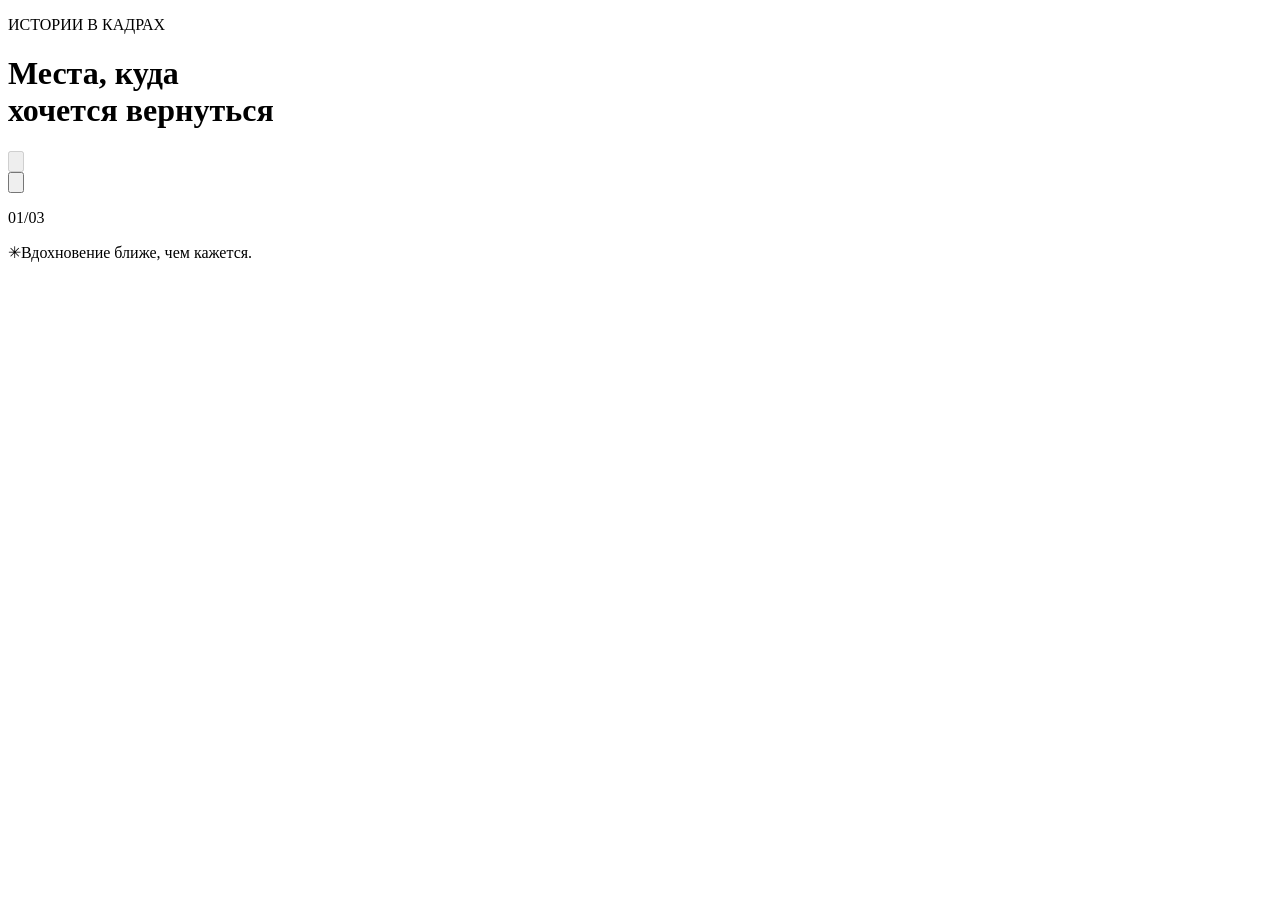
==== index.html @ cdbf34d0 "Create index.html" ====
<!doctype html>
<html lang="ru">
<head>
  <meta charset="utf-8">
  <meta name="viewport" content="width=device-width, initial-scale=1">
  <meta name="theme-color" content="#f7f8fc">
  <title>Галерея — путешествия</title>
  <link rel="stylesheet" href="style.css">
  <script src="script.js" defer></script>
</head>
<body>
  <main class="page">
    <header class="intro">
      <p class="eyebrow">ИСТОРИИ В КАДРАХ</p>
      <h1>Места, куда<br class="mobile-break"> хочется вернуться</h1>
    </header>

    <section class="gallery" aria-label="Галерея изображений">
      <div class="gallery-row">
        <button class="arrow arrow--prev" type="button" aria-label="Предыдущие изображения" disabled>
          <svg viewBox="0 0 24 24" aria-hidden="true"><path d="m15 18-6-6 6-6"/></svg>
        </button>
        <div class="viewport">
          <div class="track" id="gallery-track" aria-live="polite"></div>
        </div>
        <button class="arrow arrow--next" type="button" aria-label="Следующие изображения">
          <svg viewBox="0 0 24 24" aria-hidden="true"><path d="m9 18 6-6-6-6"/></svg>
        </button>
      </div>
      <div class="gallery-footer">
        <div class="pagination" id="pagination" aria-label="Индикатор галереи; его можно перетаскивать"></div>
        <p class="counter"><span id="current-page">01</span><span class="counter-divider">/</span><span id="total-pages">03</span></p>
      </div>
    </section>

    <footer class="note"><span class="note-mark" aria-hidden="true">✳</span><span>Вдохновение ближе, чем кажется.</span></footer>
  </main>
</body>
</html>
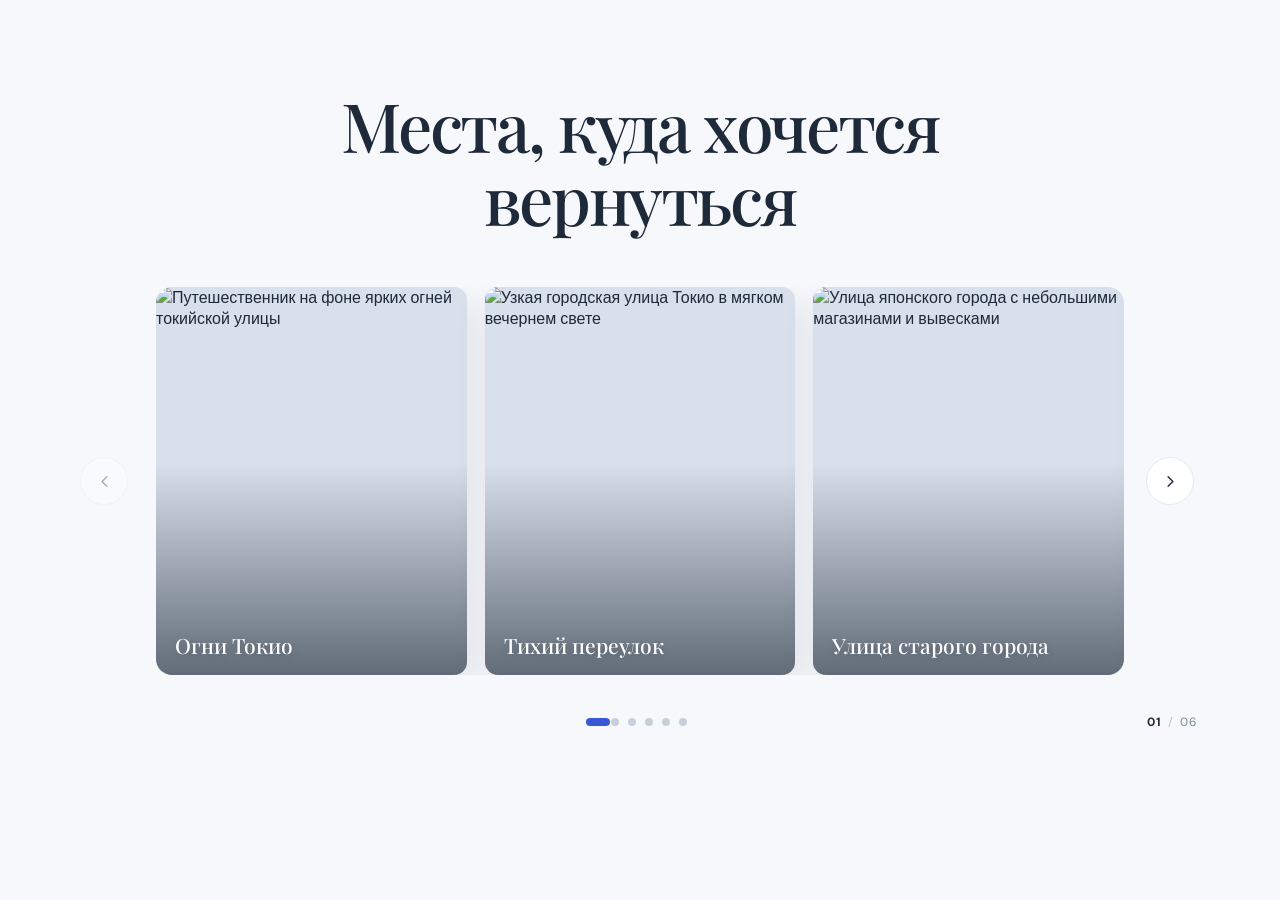
==== commit b0802456: "Update index.html" ====
--- a/index.html
+++ b/index.html
@@ -11,7 +11,6 @@
 <body>
   <main class="page">
     <header class="intro">
-      <p class="eyebrow">ИСТОРИИ В КАДРАХ</p>
       <h1>Места, куда<br class="mobile-break"> хочется вернуться</h1>
     </header>
 
@@ -33,7 +32,6 @@
       </div>
     </section>
 
-    <footer class="note"><span class="note-mark" aria-hidden="true">✳</span><span>Вдохновение ближе, чем кажется.</span></footer>
   </main>
 </body>
 </html>
--- a/style.css
+++ b/style.css
@@ -0,0 +1,131 @@
+@import url('https://fonts.googleapis.com/css2?family=DM+Sans:wght@400;500;600;700&family=Playfair+Display:wght@500;600&display=swap');
+
+:root {
+  color-scheme: light;
+  --ink: #1e2939;
+  --muted: #7c8797;
+  --accent: #3858d6;
+  --line: #e5e9f1;
+  --paper: #f7f8fc;
+}
+* { box-sizing: border-box; }
+body {
+  margin: 0;
+  min-height: 100vh;
+  background: var(--paper);
+  color: var(--ink);
+  font-family: 'DM Sans', Arial, sans-serif;
+}
+button { font: inherit; }
+.page {
+  width: min(1120px, calc(100% - 56px));
+  margin: 0 auto;
+  padding: 88px 0 36px;
+}
+.intro { max-width: 670px; margin: 0 auto 52px; text-align: center; }
+h1 {
+  margin: 0;
+  font-family: 'Playfair Display', Georgia, serif;
+  font-weight: 500;
+  font-size: clamp(42px, 6vw, 68px);
+  line-height: 1.08;
+  letter-spacing: -.035em;
+}
+.mobile-break { display: none; }
+.gallery { width: 100%; }
+.gallery-row { display: grid; grid-template-columns: 54px minmax(0, 1fr) 54px; align-items: center; gap: 22px; }
+.viewport { min-width: 0; overflow: hidden; border-radius: 16px; }
+.track { display: flex; gap: 18px; transition: transform .78s cubic-bezier(.22, .75, .18, 1); will-change: transform; }
+.track.is-dragging { transition: none; }
+.card {
+  flex: 0 0 calc((100% - 36px) / 3);
+  min-width: 0;
+  overflow: hidden;
+  position: relative;
+  border-radius: 13px;
+  background: #d8e0eb;
+  box-shadow: 0 12px 32px rgba(28, 43, 72, .10);
+  aspect-ratio: 4 / 5;
+}
+.card img { display: block; width: 100%; height: 100%; object-fit: cover; transition: transform 1.1s cubic-bezier(.2,.7,.2,1), filter .5s ease; }
+.card:hover img { transform: scale(1.045); filter: saturate(1.08); }
+.card::after { content: ''; position: absolute; inset: 45% 0 0; background: linear-gradient(transparent, rgba(12, 24, 38, .58)); pointer-events: none; }
+.card-caption { position: absolute; z-index: 1; left: 19px; right: 15px; bottom: 16px; color: white; text-shadow: 0 1px 8px rgba(0,0,0,.2); }
+.card-caption strong { font-family: 'Playfair Display', Georgia, serif; font-size: 21px; font-weight: 500; }
+.arrow {
+  width: 48px; height: 48px; border: 1px solid var(--line); border-radius: 50%;
+  display: grid; place-items: center; background: #fff; color: var(--ink); cursor: pointer;
+  transition: color .2s, background .2s, border-color .2s, transform .2s;
+}
+.arrow svg { width: 19px; height: 19px; fill: none; stroke: currentColor; stroke-width: 1.8; stroke-linecap: round; stroke-linejoin: round; }
+.arrow:hover:not(:disabled) { color: white; background: var(--accent); border-color: var(--accent); transform: scale(1.05); }
+.arrow:disabled { opacity: .36; cursor: default; }
+.arrow:focus-visible, .dot:focus-visible { outline: 3px solid #9aabff; outline-offset: 3px; }
+.gallery-footer { display: flex; justify-content: center; align-items: center; position: relative; min-height: 64px; margin-top: 15px; }
+.pagination {
+  position: relative;
+  display: flex;
+  align-items: center;
+  gap: 9px;
+  padding: 8px 5px;
+  touch-action: none;
+  user-select: none;
+  cursor: grab;
+}
+.pagination:active { cursor: grabbing; }
+.dot {
+  position: relative;
+  z-index: 1;
+  flex: 0 0 8px;
+  width: 8px;
+  height: 8px;
+  padding: 0;
+  border: 0;
+  border-radius: 99px;
+  background: #c8ceda;
+  cursor: pointer;
+  transition: background .2s ease;
+}
+.dot[aria-current="true"] { background: transparent; }
+.page-indicator {
+  position: absolute;
+  z-index: 2;
+  top: 50%;
+  left: 0;
+  width: 24px;
+  height: 8px;
+  border-radius: 99px;
+  background: var(--accent);
+  pointer-events: none;
+  transition: transform .42s cubic-bezier(.22, .75, .18, 1);
+  will-change: transform;
+}
+.pagination.is-dragging .page-indicator { transition: none; }
+.track.is-dragging { transition: none; }
+.counter { position: absolute; right: 2px; margin: 0; color: var(--muted); font-size: 12px; font-variant-numeric: tabular-nums; letter-spacing: .08em; }
+.counter span:first-child { color: var(--ink); font-weight: 700; }
+.counter-divider { padding: 0 6px; color: #b8bfca; }
+@media (max-width: 760px) {
+  .page { width: min(100% - 36px, 560px); padding-top: 62px; }
+  .intro { margin-bottom: 36px; }
+  .gallery-row { grid-template-columns: 42px minmax(0, 1fr) 42px; gap: 10px; }
+  .arrow { width: 40px; height: 40px; }
+  .card { flex-basis: calc((100% - 18px) / 2); }
+  .counter { right: 0; }
+}
+@media (max-width: 520px) {
+  .page { width: calc(100% - 28px); padding-top: 46px; }
+  .intro { margin-bottom: 29px; }
+  h1 { font-size: clamp(37px, 10vw, 49px); }
+  .mobile-break { display: initial; }
+  .gallery-row { grid-template-columns: 32px minmax(0, 1fr) 32px; gap: 7px; }
+  .arrow { width: 32px; height: 32px; }
+  .arrow svg { width: 16px; height: 16px; }
+  .card { flex-basis: 100%; }
+  .track { gap: 0; }
+  .card-caption { left: 17px; bottom: 15px; }
+  .card-caption strong { font-size: 23px; }
+  .gallery-footer { justify-content: flex-start; padding-left: 4px; margin-top: 10px; }
+  .note { margin-top: 28px; }
+}
+@media (prefers-reduced-motion: reduce) { *, *::before, *::after { scroll-behavior: auto !important; transition-duration: .01ms !important; } }
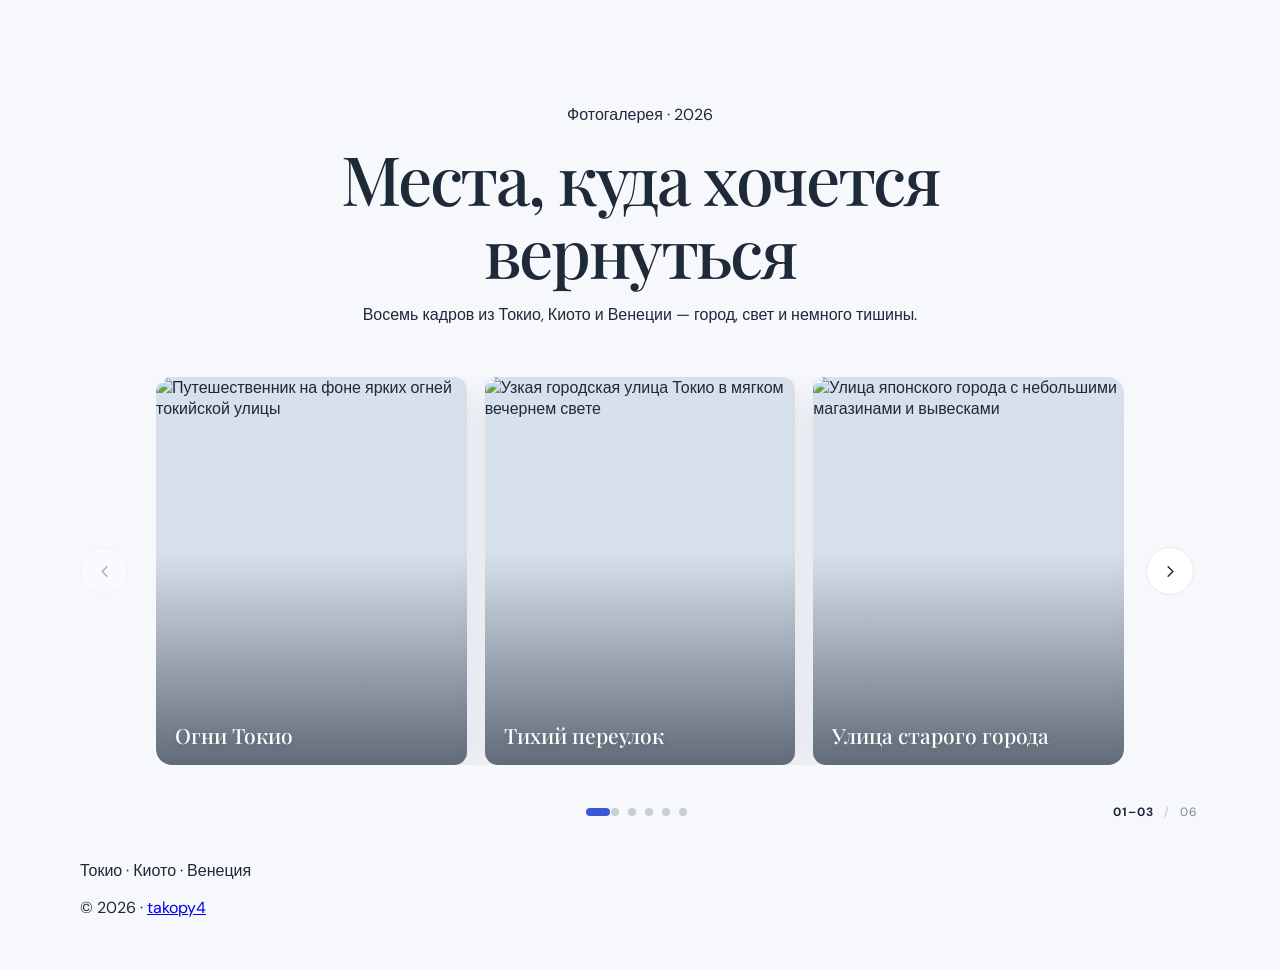
==== commit a040121f: "Update index.html" ====
--- a/index.html
+++ b/index.html
@@ -4,34 +4,94 @@
   <meta charset="utf-8">
   <meta name="viewport" content="width=device-width, initial-scale=1">
   <meta name="theme-color" content="#f7f8fc">
-  <title>Галерея — путешествия</title>
+  <title>Места, куда хочется вернуться — фотогалерея</title>
+  <meta name="description" content="Фотогалерея путешествий: неоновый Токио, тихие переулки Киото и синий час на побережье Венеции. Восемь кадров, которые хочется пересматривать.">
+  <meta name="author" content="takopy4">
+
+  <link rel="canonical" href="https://takopy4.github.io/github.io7/">
+
+  <meta property="og:type" content="website">
+  <meta property="og:site_name" content="Места, куда хочется вернуться">
+  <meta property="og:title" content="Места, куда хочется вернуться">
+  <meta property="og:description" content="Восемь кадров из Токио, Киото и Венеции — город, свет и немного тишины.">
+  <meta property="og:image" content="https://takopy4.github.io/github.io7/images/tokyo-neon-traveler.webp">
+  <meta property="og:image:width" content="1000">
+  <meta property="og:image:height" content="1250">
+  <meta property="og:image:alt" content="Неоновый Токио — обложка фотогалереи">
+  <meta property="og:url" content="https://takopy4.github.io/github.io7/">
+  <meta name="twitter:card" content="summary_large_image">
+  <meta name="twitter:title" content="Места, куда хочется вернуться">
+  <meta name="twitter:description" content="Восемь кадров из Токио, Киото и Венеции.">
+  <meta name="twitter:image" content="https://takopy4.github.io/github.io7/images/tokyo-neon-traveler.webp">
+
+  <link rel="icon" href="data:image/svg+xml,<svg xmlns='http://www.w3.org/2000/svg' viewBox='0 0 64 64'><rect width='64' height='64' rx='16' fill='%233858d6'/><circle cx='32' cy='32' r='15' fill='none' stroke='white' stroke-width='4'/><circle cx='32' cy='32' r='5' fill='white'/></svg>">
+  <link rel="preconnect" href="https://fonts.googleapis.com">
+  <link rel="preconnect" href="https://fonts.gstatic.com" crossorigin>
+  <link href="https://fonts.googleapis.com/css2?family=DM+Sans:wght@400;500;600;700&family=Playfair+Display:wght@500;600&display=swap" rel="stylesheet">
+  <link rel="preload" as="image" href="images/tokyo-neon-traveler.webp" fetchpriority="high">
   <link rel="stylesheet" href="style.css">
+  <script>document.documentElement.classList.add('js');</script>
   <script src="script.js" defer></script>
 </head>
 <body>
   <main class="page">
     <header class="intro">
+      <p class="eyebrow">Фотогалерея · 2026</p>
       <h1>Места, куда<br class="mobile-break"> хочется вернуться</h1>
+      <p class="lead">Восемь кадров из Токио, Киото и Венеции — город, свет и немного тишины.</p>
     </header>
 
-    <section class="gallery" aria-label="Галерея изображений">
+    <section class="gallery" aria-label="Галерея изображений" aria-roledescription="карусель">
       <div class="gallery-row">
-        <button class="arrow arrow--prev" type="button" aria-label="Предыдущие изображения" disabled>
+        <button class="arrow arrow--prev" type="button" aria-label="Предыдущие изображения" aria-controls="gallery-track" disabled>
           <svg viewBox="0 0 24 24" aria-hidden="true"><path d="m15 18-6-6 6-6"/></svg>
         </button>
         <div class="viewport">
-          <div class="track" id="gallery-track" aria-live="polite"></div>
+          <div class="track" id="gallery-track"></div>
         </div>
-        <button class="arrow arrow--next" type="button" aria-label="Следующие изображения">
+        <button class="arrow arrow--next" type="button" aria-label="Следующие изображения" aria-controls="gallery-track">
           <svg viewBox="0 0 24 24" aria-hidden="true"><path d="m9 18 6-6-6-6"/></svg>
         </button>
       </div>
+
       <div class="gallery-footer">
-        <div class="pagination" id="pagination" aria-label="Индикатор галереи; его можно перетаскивать"></div>
-        <p class="counter"><span id="current-page">01</span><span class="counter-divider">/</span><span id="total-pages">03</span></p>
+        <div class="pagination" id="pagination" role="group" aria-label="Страницы галереи. Можно перетаскивать."></div>
+        <p class="counter" aria-hidden="true">
+          <span class="counter-range">
+            <span id="current-page">01</span><span class="counter-dash">–</span><span id="end-page">03</span>
+          </span>
+          <span class="counter-divider">/</span>
+          <span id="total-pages">08</span>
+        </p>
       </div>
+
+      <p class="sr-only" id="gallery-status" aria-live="polite"></p>
     </section>
 
+    <noscript><p class="noscript-note">Для просмотра галереи включите JavaScript.</p></noscript>
+
+    <footer class="site-footer">
+      <p>Токио · Киото · Венеция</p>
+      <p>© 2026 · <a href="https://github.com/takopy4" target="_blank" rel="noopener noreferrer">takopy4</a></p>
+    </footer>
   </main>
+
+  <dialog class="lightbox" id="lightbox" aria-label="Просмотр фотографии">
+    <div class="lightbox-stage">
+      <button class="lightbox-close" type="button" aria-label="Закрыть просмотр">
+        <svg viewBox="0 0 24 24" aria-hidden="true"><path d="m6 6 12 12M18 6 6 18"/></svg>
+      </button>
+      <button class="lightbox-nav lightbox-prev" type="button" aria-label="Предыдущая фотография">
+        <svg viewBox="0 0 24 24" aria-hidden="true"><path d="m15 18-6-6 6-6"/></svg>
+      </button>
+      <figure class="lightbox-figure">
+        <img id="lightbox-image" width="1000" height="1250" alt="">
+        <figcaption id="lightbox-caption" aria-live="polite"></figcaption>
+      </figure>
+      <button class="lightbox-nav lightbox-next" type="button" aria-label="Следующая фотография">
+        <svg viewBox="0 0 24 24" aria-hidden="true"><path d="m9 18 6-6-6-6"/></svg>
+      </button>
+    </div>
+  </dialog>
 </body>
 </html>
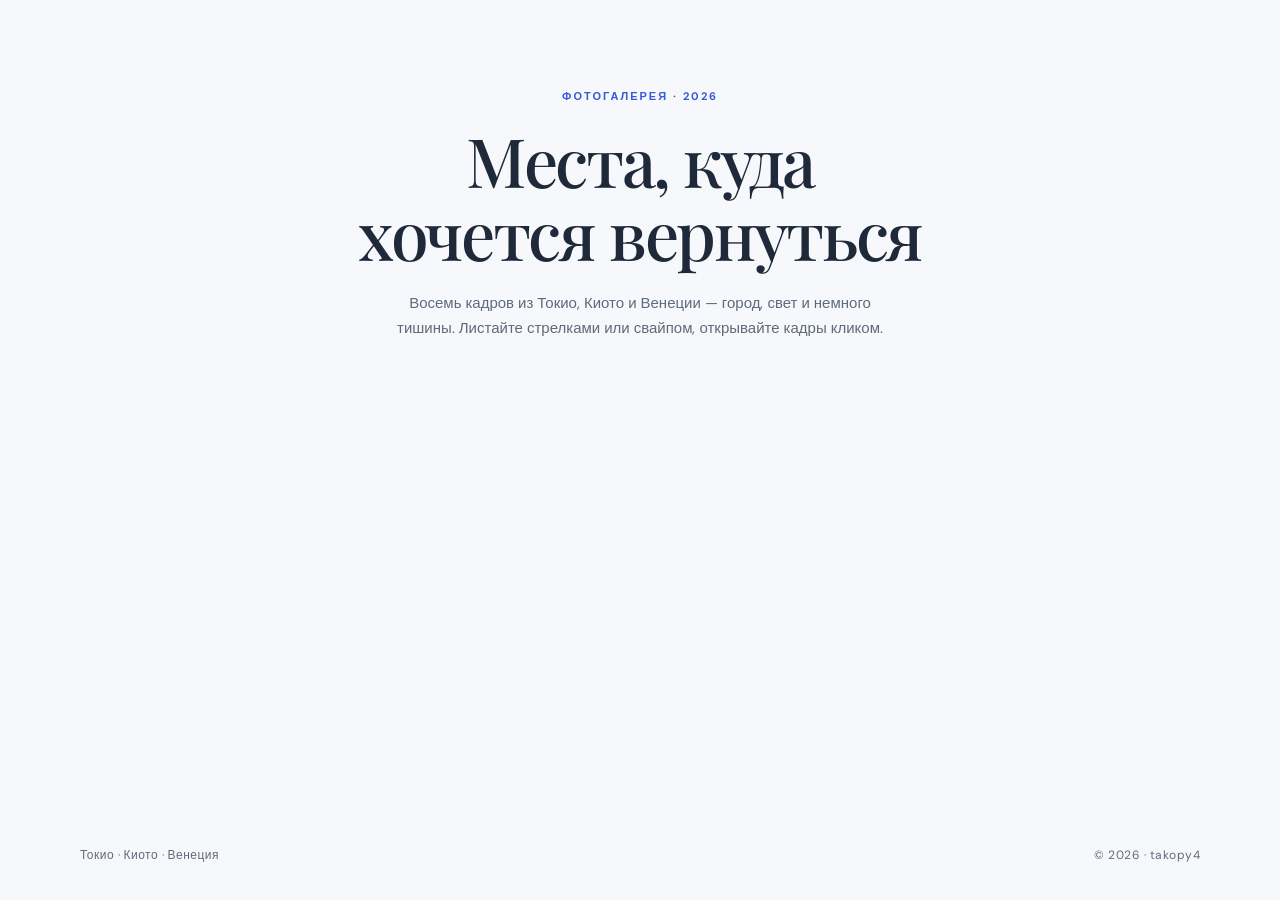
==== commit 3d1d10e8: "Update index.html" ====
--- a/index.html
+++ b/index.html
@@ -6,61 +6,43 @@
   <meta name="theme-color" content="#f7f8fc">
   <title>Места, куда хочется вернуться — фотогалерея</title>
   <meta name="description" content="Фотогалерея путешествий: неоновый Токио, тихие переулки Киото и синий час на побережье Венеции. Восемь кадров, которые хочется пересматривать.">
-  <meta name="author" content="takopy4">
 
-  <link rel="canonical" href="https://takopy4.github.io/github.io7/">
-
-  <meta property="og:type" content="website">
-  <meta property="og:site_name" content="Места, куда хочется вернуться">
-  <meta property="og:title" content="Места, куда хочется вернуться">
-  <meta property="og:description" content="Восемь кадров из Токио, Киото и Венеции — город, свет и немного тишины.">
-  <meta property="og:image" content="https://takopy4.github.io/github.io7/images/tokyo-neon-traveler.webp">
-  <meta property="og:image:width" content="1000">
-  <meta property="og:image:height" content="1250">
-  <meta property="og:image:alt" content="Неоновый Токио — обложка фотогалереи">
-  <meta property="og:url" content="https://takopy4.github.io/github.io7/">
-  <meta name="twitter:card" content="summary_large_image">
-  <meta name="twitter:title" content="Места, куда хочется вернуться">
-  <meta name="twitter:description" content="Восемь кадров из Токио, Киото и Венеции.">
-  <meta name="twitter:image" content="https://takopy4.github.io/github.io7/images/tokyo-neon-traveler.webp">
-
-  <link rel="icon" href="data:image/svg+xml,<svg xmlns='http://www.w3.org/2000/svg' viewBox='0 0 64 64'><rect width='64' height='64' rx='16' fill='%233858d6'/><circle cx='32' cy='32' r='15' fill='none' stroke='white' stroke-width='4'/><circle cx='32' cy='32' r='5' fill='white'/></svg>">
+  <link rel="icon" href="data:image/svg+xml,%3Csvg xmlns='http://www.w3.org/2000/svg' viewBox='0 0 64 64'%3E%3Crect width='64' height='64' rx='16' fill='%233858D6'/%3E%3Ccircle cx='32' cy='32' r='15' fill='none' stroke='white' stroke-width='4'/%3E%3Ccircle cx='32' cy='32' r='5' fill='white'/%3E%3C/svg%3E">
   <link rel="preconnect" href="https://fonts.googleapis.com">
   <link rel="preconnect" href="https://fonts.gstatic.com" crossorigin>
-  <link href="https://fonts.googleapis.com/css2?family=DM+Sans:wght@400;500;600;700&family=Playfair+Display:wght@500;600&display=swap" rel="stylesheet">
-  <link rel="preload" as="image" href="images/tokyo-neon-traveler.webp" fetchpriority="high">
+  <link href="https://fonts.googleapis.com/css2?family=DM+Sans:wght@400;500;700&family=Playfair+Display:wght@500;600&display=swap" rel="stylesheet">
+  <link rel="preload" as="image" href="images/tokyo-neon-traveler.jpg" fetchpriority="high">
   <link rel="stylesheet" href="style.css">
-  <script>document.documentElement.classList.add('js');</script>
   <script src="script.js" defer></script>
 </head>
 <body>
   <main class="page">
     <header class="intro">
       <p class="eyebrow">Фотогалерея · 2026</p>
-      <h1>Места, куда<br class="mobile-break"> хочется вернуться</h1>
-      <p class="lead">Восемь кадров из Токио, Киото и Венеции — город, свет и немного тишины.</p>
+      <h1>Места, куда хочется вернуться</h1>
+      <p class="lead">Восемь кадров из Токио, Киото и Венеции — город, свет и немного тишины. Листайте стрелками или свайпом, открывайте кадры кликом.</p>
     </header>
 
-    <section class="gallery" aria-label="Галерея изображений" aria-roledescription="карусель">
+    <section class="gallery" aria-roledescription="карусель" aria-label="Галерея изображений">
       <div class="gallery-row">
-        <button class="arrow arrow--prev" type="button" aria-label="Предыдущие изображения" aria-controls="gallery-track" disabled>
+        <button class="arrow arrow--prev" type="button" aria-label="Предыдущие изображения" disabled>
           <svg viewBox="0 0 24 24" aria-hidden="true"><path d="m15 18-6-6 6-6"/></svg>
         </button>
-        <div class="viewport">
+
+        <div class="viewport" tabindex="0" aria-label="Лента фотографий: листайте стрелками клавиатуры или свайпом">
           <div class="track" id="gallery-track"></div>
         </div>
-        <button class="arrow arrow--next" type="button" aria-label="Следующие изображения" aria-controls="gallery-track">
+
+        <button class="arrow arrow--next" type="button" aria-label="Следующие изображения">
           <svg viewBox="0 0 24 24" aria-hidden="true"><path d="m9 18 6-6-6-6"/></svg>
         </button>
       </div>
 
       <div class="gallery-footer">
-        <div class="pagination" id="pagination" role="group" aria-label="Страницы галереи. Можно перетаскивать."></div>
+        <div class="dots" id="pagination" role="group" aria-label="Страницы галереи"></div>
         <p class="counter" aria-hidden="true">
-          <span class="counter-range">
-            <span id="current-page">01</span><span class="counter-dash">–</span><span id="end-page">03</span>
-          </span>
-          <span class="counter-divider">/</span>
+          <strong id="current-page">01</strong><span class="counter-dash">–</span><strong id="end-page">03</strong>
+          <span class="divider">/</span>
           <span id="total-pages">08</span>
         </p>
       </div>
@@ -68,7 +50,7 @@
       <p class="sr-only" id="gallery-status" aria-live="polite"></p>
     </section>
 
-    <noscript><p class="noscript-note">Для просмотра галереи включите JavaScript.</p></noscript>
+    <noscript><p class="noscript">Для просмотра галереи включите JavaScript.</p></noscript>
 
     <footer class="site-footer">
       <p>Токио · Киото · Венеция</p>
@@ -77,21 +59,19 @@
   </main>
 
   <dialog class="lightbox" id="lightbox" aria-label="Просмотр фотографии">
-    <div class="lightbox-stage">
-      <button class="lightbox-close" type="button" aria-label="Закрыть просмотр">
-        <svg viewBox="0 0 24 24" aria-hidden="true"><path d="m6 6 12 12M18 6 6 18"/></svg>
-      </button>
-      <button class="lightbox-nav lightbox-prev" type="button" aria-label="Предыдущая фотография">
-        <svg viewBox="0 0 24 24" aria-hidden="true"><path d="m15 18-6-6 6-6"/></svg>
-      </button>
-      <figure class="lightbox-figure">
-        <img id="lightbox-image" width="1000" height="1250" alt="">
-        <figcaption id="lightbox-caption" aria-live="polite"></figcaption>
-      </figure>
-      <button class="lightbox-nav lightbox-next" type="button" aria-label="Следующая фотография">
-        <svg viewBox="0 0 24 24" aria-hidden="true"><path d="m9 18 6-6-6-6"/></svg>
-      </button>
-    </div>
+    <button class="lb-btn lb-close" type="button" aria-label="Закрыть просмотр">
+      <svg viewBox="0 0 24 24" aria-hidden="true"><path d="m6 6 12 12M18 6 6 18"/></svg>
+    </button>
+    <button class="lb-btn lb-prev" type="button" aria-label="Предыдущая фотография">
+      <svg viewBox="0 0 24 24" aria-hidden="true"><path d="m15 18-6-6 6-6"/></svg>
+    </button>
+    <figure class="lightbox-figure">
+      <img id="lightbox-image" alt="">
+      <figcaption id="lightbox-caption" aria-live="polite"></figcaption>
+    </figure>
+    <button class="lb-btn lb-next" type="button" aria-label="Следующая фотография">
+      <svg viewBox="0 0 24 24" aria-hidden="true"><path d="m9 18 6-6-6-6"/></svg>
+    </button>
   </dialog>
 </body>
 </html>
--- a/style.css
+++ b/style.css
@@ -1,28 +1,57 @@
-@import url('https://fonts.googleapis.com/css2?family=DM+Sans:wght@400;500;600;700&family=Playfair+Display:wght@500;600&display=swap');
-
 :root {
   color-scheme: light;
   --ink: #1e2939;
-  --muted: #7c8797;
+  --muted: #5f6b7a;
   --accent: #3858d6;
+  --accent-soft: #9aabff;
   --line: #e5e9f1;
   --paper: #f7f8fc;
-}
+  --card: #d8e0eb;
+  --shadow: 0 12px 32px rgba(28, 43, 72, .10);
+}
+
 * { box-sizing: border-box; }
+
+html { -webkit-text-size-adjust: 100%; }
+
 body {
   margin: 0;
   min-height: 100vh;
   background: var(--paper);
   color: var(--ink);
   font-family: 'DM Sans', Arial, sans-serif;
-}
+  line-height: 1.5;
+}
+
 button { font: inherit; }
+img { max-width: 100%; }
+a { color: inherit; }
+
 .page {
   width: min(1120px, calc(100% - 56px));
+  min-height: 100vh;
   margin: 0 auto;
   padding: 88px 0 36px;
-}
-.intro { max-width: 670px; margin: 0 auto 52px; text-align: center; }
+  display: flex;
+  flex-direction: column;
+}
+
+/* Intro ------------------------------------------------------------------ */
+.intro {
+  max-width: 820px;
+  margin: 0 auto 52px;
+  text-align: center;
+}
+
+.eyebrow {
+  margin: 0 0 18px;
+  color: var(--accent);
+  font-size: 11px;
+  font-weight: 700;
+  letter-spacing: .18em;
+  text-transform: uppercase;
+}
+
 h1 {
   margin: 0;
   font-family: 'Playfair Display', Georgia, serif;
@@ -30,38 +59,182 @@
   font-size: clamp(42px, 6vw, 68px);
   line-height: 1.08;
   letter-spacing: -.035em;
-}
+  text-wrap: balance;
+}
+
 .mobile-break { display: none; }
+
+.lead {
+  max-width: 520px;
+  margin: 22px auto 0;
+  color: var(--muted);
+  font-size: 15px;
+  line-height: 1.65;
+}
+
+/* Gallery ---------------------------------------------------------------- */
 .gallery { width: 100%; }
-.gallery-row { display: grid; grid-template-columns: 54px minmax(0, 1fr) 54px; align-items: center; gap: 22px; }
-.viewport { min-width: 0; overflow: hidden; border-radius: 16px; }
-.track { display: flex; gap: 18px; transition: transform .78s cubic-bezier(.22, .75, .18, 1); will-change: transform; }
+
+.gallery-row {
+  display: grid;
+  grid-template-columns: 54px minmax(0, 1fr) 54px;
+  align-items: center;
+  gap: 22px;
+}
+
+.viewport {
+  min-width: 0;
+  overflow: hidden;
+  border-radius: 16px;
+  touch-action: pan-y;
+}
+
+.track {
+  display: flex;
+  gap: 18px;
+  transition: transform .78s cubic-bezier(.22, .75, .18, 1);
+  will-change: transform;
+}
+
 .track.is-dragging { transition: none; }
+
 .card {
+  position: relative;
   flex: 0 0 calc((100% - 36px) / 3);
   min-width: 0;
   overflow: hidden;
+  border-radius: 13px;
+  background: var(--card);
+  box-shadow: var(--shadow);
+  aspect-ratio: 4 / 5;
+  isolation: isolate;
+}
+
+.card img {
+  display: block;
+  width: 100%;
+  height: 100%;
+  object-fit: cover;
+  transition: transform 1.1s cubic-bezier(.2, .7, .2, 1), filter .5s ease;
+}
+
+@media (hover: hover) {
+  .card:hover img { transform: scale(1.045); filter: saturate(1.08); }
+}
+
+.card::after {
+  content: '';
+  position: absolute;
+  inset: 45% 0 0;
+  z-index: 1;
+  background: linear-gradient(transparent, rgba(12, 24, 38, .62));
+  pointer-events: none;
+}
+
+.card-caption {
+  position: absolute;
+  z-index: 2;
+  left: 19px;
+  right: 15px;
+  bottom: 16px;
+  color: #fff;
+  text-shadow: 0 1px 8px rgba(0, 0, 0, .2);
+}
+
+.card-caption strong {
+  display: block;
+  font-family: 'Playfair Display', Georgia, serif;
+  font-size: 21px;
+  font-weight: 500;
+  line-height: 1.15;
+}
+
+.card-caption span {
+  display: block;
+  margin-top: 4px;
+  font-size: 12px;
+  letter-spacing: .04em;
+  opacity: .82;
+}
+
+.card-open {
+  position: absolute;
+  inset: 0;
+  z-index: 3;
+  border: 0;
+  padding: 0;
+  border-radius: 13px;
+  background: transparent;
+  cursor: zoom-in;
+}
+
+.card-open:focus-visible {
+  outline: 3px solid var(--accent-soft);
+  outline-offset: -3px;
+}
+
+.card.is-missing::before {
+  content: 'Фото скоро появится';
+  position: absolute;
+  inset: 0;
+  z-index: 2;
+  display: grid;
+  place-items: center;
+  padding: 24px;
+  color: var(--muted);
+  font-size: 14px;
+  text-align: center;
+}
+
+/* Arrows ----------------------------------------------------------------- */
+.arrow {
+  width: 48px;
+  height: 48px;
+  border: 1px solid var(--line);
+  border-radius: 50%;
+  display: grid;
+  place-items: center;
+  background: #fff;
+  color: var(--ink);
+  cursor: pointer;
+  transition: color .2s, background .2s, border-color .2s, transform .2s;
+}
+
+.arrow svg {
+  width: 19px;
+  height: 19px;
+  fill: none;
+  stroke: currentColor;
+  stroke-width: 1.8;
+  stroke-linecap: round;
+  stroke-linejoin: round;
+}
+
+.arrow:hover:not(:disabled) {
+  color: #fff;
+  background: var(--accent);
+  border-color: var(--accent);
+  transform: scale(1.05);
+}
+
+.arrow:disabled { opacity: .36; cursor: default; }
+
+.arrow:focus-visible,
+.dot:focus-visible {
+  outline: 3px solid var(--accent-soft);
+  outline-offset: 3px;
+}
+
+/* Pager ------------------------------------------------------------------ */
+.gallery-footer {
   position: relative;
-  border-radius: 13px;
-  background: #d8e0eb;
-  box-shadow: 0 12px 32px rgba(28, 43, 72, .10);
-  aspect-ratio: 4 / 5;
-}
-.card img { display: block; width: 100%; height: 100%; object-fit: cover; transition: transform 1.1s cubic-bezier(.2,.7,.2,1), filter .5s ease; }
-.card:hover img { transform: scale(1.045); filter: saturate(1.08); }
-.card::after { content: ''; position: absolute; inset: 45% 0 0; background: linear-gradient(transparent, rgba(12, 24, 38, .58)); pointer-events: none; }
-.card-caption { position: absolute; z-index: 1; left: 19px; right: 15px; bottom: 16px; color: white; text-shadow: 0 1px 8px rgba(0,0,0,.2); }
-.card-caption strong { font-family: 'Playfair Display', Georgia, serif; font-size: 21px; font-weight: 500; }
-.arrow {
-  width: 48px; height: 48px; border: 1px solid var(--line); border-radius: 50%;
-  display: grid; place-items: center; background: #fff; color: var(--ink); cursor: pointer;
-  transition: color .2s, background .2s, border-color .2s, transform .2s;
-}
-.arrow svg { width: 19px; height: 19px; fill: none; stroke: currentColor; stroke-width: 1.8; stroke-linecap: round; stroke-linejoin: round; }
-.arrow:hover:not(:disabled) { color: white; background: var(--accent); border-color: var(--accent); transform: scale(1.05); }
-.arrow:disabled { opacity: .36; cursor: default; }
-.arrow:focus-visible, .dot:focus-visible { outline: 3px solid #9aabff; outline-offset: 3px; }
-.gallery-footer { display: flex; justify-content: center; align-items: center; position: relative; min-height: 64px; margin-top: 15px; }
+  display: flex;
+  justify-content: center;
+  align-items: center;
+  min-height: 64px;
+  margin-top: 15px;
+}
+
 .pagination {
   position: relative;
   display: flex;
@@ -72,21 +245,35 @@
   user-select: none;
   cursor: grab;
 }
+
 .pagination:active { cursor: grabbing; }
+
 .dot {
   position: relative;
   z-index: 1;
-  flex: 0 0 8px;
-  width: 8px;
-  height: 8px;
+  flex: 0 0 24px;
+  width: 24px;
+  height: 24px;
   padding: 0;
   border: 0;
   border-radius: 99px;
+  display: grid;
+  place-items: center;
+  background: transparent;
+  cursor: pointer;
+}
+
+.dot::before {
+  content: '';
+  width: 8px;
+  height: 8px;
+  border-radius: 99px;
   background: #c8ceda;
-  cursor: pointer;
   transition: background .2s ease;
 }
-.dot[aria-current="true"] { background: transparent; }
+
+.dot[aria-current="true"]::before { background: transparent; }
+
 .page-indicator {
   position: absolute;
   z-index: 2;
@@ -100,11 +287,182 @@
   transition: transform .42s cubic-bezier(.22, .75, .18, 1);
   will-change: transform;
 }
+
 .pagination.is-dragging .page-indicator { transition: none; }
-.track.is-dragging { transition: none; }
-.counter { position: absolute; right: 2px; margin: 0; color: var(--muted); font-size: 12px; font-variant-numeric: tabular-nums; letter-spacing: .08em; }
-.counter span:first-child { color: var(--ink); font-weight: 700; }
-.counter-divider { padding: 0 6px; color: #b8bfca; }
+
+.counter {
+  position: absolute;
+  right: 2px;
+  margin: 0;
+  color: var(--muted);
+  font-size: 12px;
+  font-variant-numeric: tabular-nums;
+  letter-spacing: .08em;
+}
+
+.counter-range { color: var(--ink); font-weight: 700; }
+.counter-divider { padding: 0 6px; color: #9aa3b2; }
+
+/* Footer ----------------------------------------------------------------- */
+.site-footer {
+  display: flex;
+  justify-content: space-between;
+  gap: 16px;
+  margin-top: auto;
+  padding-top: 80px;
+  color: var(--muted);
+  font-size: 12px;
+  letter-spacing: .04em;
+}
+
+.site-footer p { margin: 0; }
+
+.site-footer a {
+  text-decoration: none;
+  border-bottom: 1px solid transparent;
+  transition: color .2s, border-color .2s;
+}
+
+.site-footer a:hover { color: var(--ink); border-color: currentColor; }
+
+.noscript-note {
+  max-width: 420px;
+  margin: 32px auto 0;
+  color: var(--muted);
+  font-size: 14px;
+  text-align: center;
+}
+
+html:not(.js) .gallery-row,
+html:not(.js) .gallery-footer { display: none; }
+
+/* Lightbox --------------------------------------------------------------- */
+.lightbox {
+  position: fixed;
+  inset: 0;
+  z-index: 20;
+  width: 100vw;
+  max-width: none;
+  height: 100vh;
+  max-height: none;
+  margin: 0;
+  padding: 24px;
+  border: 0;
+  background: transparent;
+  color: #fff;
+  display: none;
+}
+
+.lightbox[open] {
+  display: flex;
+  align-items: center;
+  justify-content: center;
+}
+
+.lightbox::backdrop {
+  background: rgba(8, 14, 24, .86);
+  backdrop-filter: blur(8px);
+}
+
+.lightbox-stage {
+  position: relative;
+  display: flex;
+  align-items: center;
+  justify-content: center;
+  max-width: 100%;
+  max-height: 100%;
+}
+
+.lightbox-figure {
+  display: flex;
+  flex-direction: column;
+  align-items: center;
+  max-width: 100%;
+  max-height: 100%;
+  margin: 0;
+}
+
+.lightbox-figure img {
+  display: block;
+  width: auto;
+  height: auto;
+  max-width: min(92vw, 1100px);
+  max-height: 78vh;
+  border-radius: 14px;
+  box-shadow: 0 30px 80px rgba(0, 0, 0, .45);
+}
+
+.lightbox-figure figcaption {
+  margin-top: 14px;
+  color: rgba(255, 255, 255, .86);
+  font-size: 14px;
+  letter-spacing: .02em;
+  text-align: center;
+}
+
+.lightbox-close,
+.lightbox-nav {
+  position: absolute;
+  z-index: 2;
+  display: grid;
+  place-items: center;
+  width: 48px;
+  height: 48px;
+  padding: 0;
+  border: 1px solid rgba(255, 255, 255, .22);
+  border-radius: 50%;
+  background: rgba(8, 14, 24, .55);
+  color: #fff;
+  cursor: pointer;
+  backdrop-filter: blur(10px);
+  transition: background .2s, border-color .2s, transform .2s;
+}
+
+.lightbox-close:hover,
+.lightbox-nav:hover {
+  background: rgba(255, 255, 255, .2);
+  border-color: rgba(255, 255, 255, .4);
+}
+
+.lightbox-close:focus-visible,
+.lightbox-nav:focus-visible {
+  outline: 3px solid var(--accent-soft);
+  outline-offset: 3px;
+}
+
+.lightbox-close { top: 12px; right: 12px; }
+
+.lightbox-nav { top: 50%; transform: translateY(-50%); }
+.lightbox-prev { left: 12px; }
+.lightbox-next { right: 12px; }
+
+.lightbox-close svg,
+.lightbox-nav svg {
+  width: 20px;
+  height: 20px;
+  fill: none;
+  stroke: currentColor;
+  stroke-width: 1.8;
+  stroke-linecap: round;
+  stroke-linejoin: round;
+}
+
+body.lightbox-open { overflow: hidden; }
+
+/* Utilities -------------------------------------------------------------- */
+.sr-only {
+  position: absolute;
+  width: 1px;
+  height: 1px;
+  padding: 0;
+  margin: -1px;
+  overflow: hidden;
+  clip: rect(0 0 0 0);
+  white-space: nowrap;
+  border: 0;
+}
+
+/* Responsive ------------------------------------------------------------- */
 @media (max-width: 760px) {
   .page { width: min(100% - 36px, 560px); padding-top: 62px; }
   .intro { margin-bottom: 36px; }
@@ -112,20 +470,71 @@
   .arrow { width: 40px; height: 40px; }
   .card { flex-basis: calc((100% - 18px) / 2); }
   .counter { right: 0; }
-}
+  .lightbox { padding: 18px; }
+  .lightbox-figure img { max-height: 72vh; }
+  .lightbox-close,
+  .lightbox-nav { width: 44px; height: 44px; }
+  .lightbox-figure figcaption { font-size: 13px; }
+}
+
 @media (max-width: 520px) {
   .page { width: calc(100% - 28px); padding-top: 46px; }
   .intro { margin-bottom: 29px; }
-  h1 { font-size: clamp(37px, 10vw, 49px); }
+  .eyebrow { margin-bottom: 14px; }
+  h1 { font-size: clamp(30px, 10vw, 49px); }
   .mobile-break { display: initial; }
-  .gallery-row { grid-template-columns: 32px minmax(0, 1fr) 32px; gap: 7px; }
-  .arrow { width: 32px; height: 32px; }
-  .arrow svg { width: 16px; height: 16px; }
+  .lead { margin-top: 18px; font-size: 14px; }
+
+  .gallery-row { display: block; position: relative; }
+  .arrow {
+    position: absolute;
+    top: 50%;
+    z-index: 3;
+    width: 44px;
+    height: 44px;
+    background: rgba(255, 255, 255, .88);
+    border-color: rgba(255, 255, 255, .7);
+    box-shadow: 0 8px 24px rgba(28, 43, 72, .18);
+    backdrop-filter: blur(8px);
+  }
+  .arrow--prev { left: 8px; transform: translateY(-50%); }
+  .arrow--next { right: 8px; transform: translateY(-50%); }
+  .arrow:hover:not(:disabled) { transform: translateY(-50%) scale(1.05); }
+  .arrow svg { width: 18px; height: 18px; }
+
+  .viewport { border-radius: 16px; }
+  .track { gap: 0; }
   .card { flex-basis: 100%; }
-  .track { gap: 0; }
   .card-caption { left: 17px; bottom: 15px; }
   .card-caption strong { font-size: 23px; }
-  .gallery-footer { justify-content: flex-start; padding-left: 4px; margin-top: 10px; }
-  .note { margin-top: 28px; }
-}
-@media (prefers-reduced-motion: reduce) { *, *::before, *::after { scroll-behavior: auto !important; transition-duration: .01ms !important; } }
+
+  .gallery-footer {
+    flex-direction: column;
+    gap: 2px;
+    justify-content: flex-start;
+    padding-left: 0;
+    margin-top: 10px;
+  }
+  .pagination { gap: 4px; }
+  .counter { position: static; }
+
+  .site-footer {
+    flex-direction: column;
+    align-items: center;
+    gap: 6px;
+    padding-top: 56px;
+    text-align: center;
+  }
+}
+
+@media (prefers-reduced-motion: reduce) {
+  *,
+  *::before,
+  *::after {
+    scroll-behavior: auto !important;
+    transition-duration: .01ms !important;
+  }
+  .track,
+  .page-indicator { transition: none; }
+  .card:hover img { transform: none; }
+}
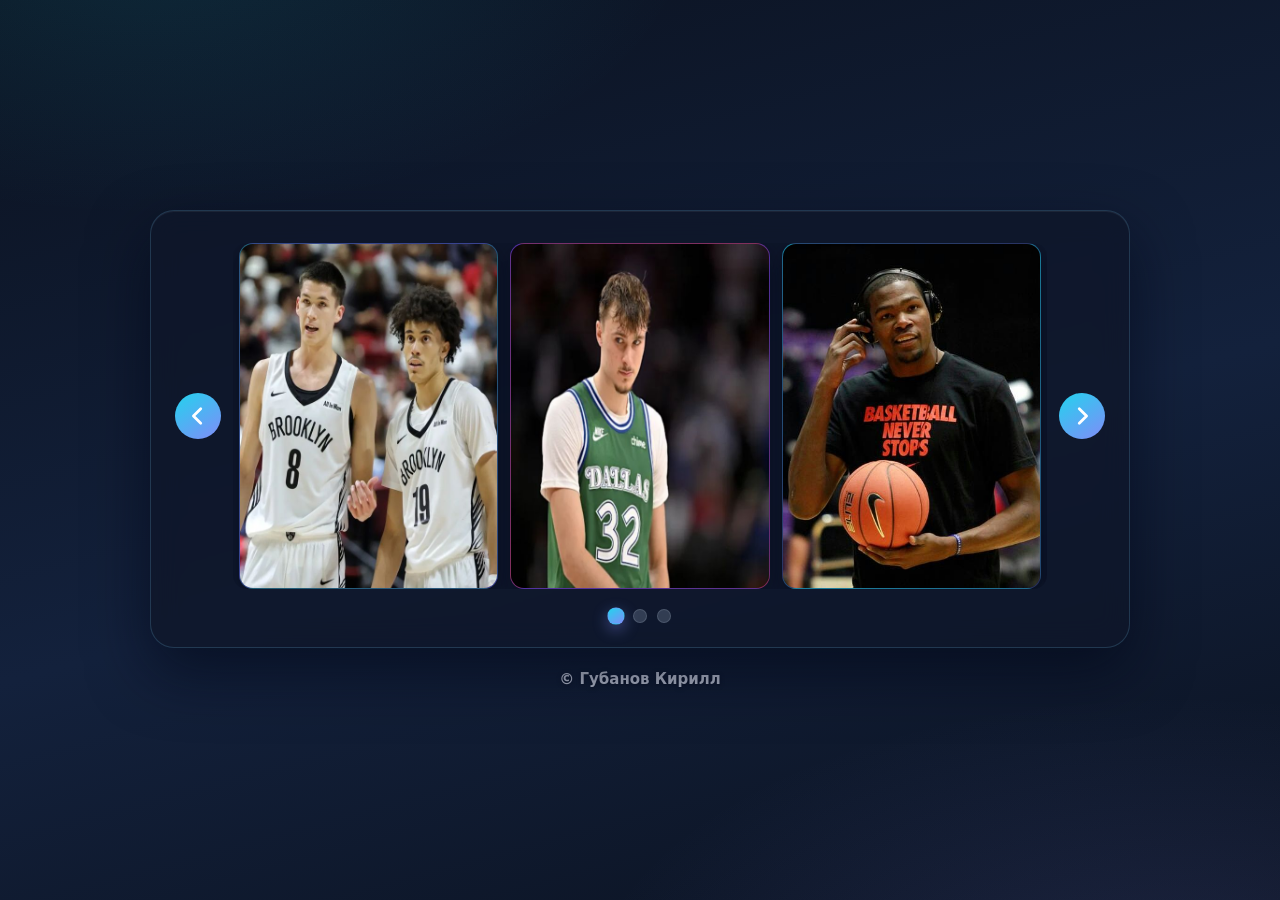
==== commit a103c72d: "Rename indexmy.html to index.html" ====
--- a/index.html
+++ b/index.html
@@ -3,75 +3,374 @@
 <head>
   <meta charset="utf-8">
   <meta name="viewport" content="width=device-width, initial-scale=1">
-  <meta name="theme-color" content="#f7f8fc">
+  <meta name="theme-color" content="#0b1220">
   <title>Места, куда хочется вернуться — фотогалерея</title>
   <meta name="description" content="Фотогалерея путешествий: неоновый Токио, тихие переулки Киото и синий час на побережье Венеции. Восемь кадров, которые хочется пересматривать.">
 
   <link rel="icon" href="data:image/svg+xml,%3Csvg xmlns='http://www.w3.org/2000/svg' viewBox='0 0 64 64'%3E%3Crect width='64' height='64' rx='16' fill='%233858D6'/%3E%3Ccircle cx='32' cy='32' r='15' fill='none' stroke='white' stroke-width='4'/%3E%3Ccircle cx='32' cy='32' r='5' fill='white'/%3E%3C/svg%3E">
-  <link rel="preconnect" href="https://fonts.googleapis.com">
-  <link rel="preconnect" href="https://fonts.gstatic.com" crossorigin>
-  <link href="https://fonts.googleapis.com/css2?family=DM+Sans:wght@400;500;700&family=Playfair+Display:wght@500;600&display=swap" rel="stylesheet">
-  <link rel="preload" as="image" href="images/tokyo-neon-traveler.jpg" fetchpriority="high">
-  <link rel="stylesheet" href="style.css">
-  <script src="script.js" defer></script>
+
+  <style>
+    :root {
+        --bg-deep: #0b1220;
+        --bg-mid: #13213c;
+        --card: rgba(15, 23, 42, 0.78);
+        --card-border: rgba(125, 211, 252, 0.18);
+        --text: #e8eefc;
+        --muted: #93a4c3;
+        --accent1: #22d3ee;
+        --accent2: #818cf8;
+        --accent3: #f0abfc;
+        --glow: rgba(129, 140, 248, 0.45);
+        --per-view: 3;
+    }
+
+    * {
+        box-sizing: border-box;
+    }
+
+    body {
+        margin: 0;
+        min-height: 100vh;
+        display: flex;
+        flex-direction: column;
+        align-items: center;
+        justify-content: center;
+        gap: 20px;
+        padding: 24px 16px;
+        overflow-x: hidden;
+        background:
+            radial-gradient(900px 480px at 12% -8%, rgba(34, 211, 238, 0.12), transparent 60%),
+            radial-gradient(1000px 520px at 92% 112%, rgba(129, 140, 248, 0.16), transparent 60%),
+            linear-gradient(165deg, var(--bg-deep) 0%, var(--bg-mid) 55%, var(--bg-deep) 100%);
+        background-attachment: fixed;
+        font-family: system-ui, -apple-system, "Segoe UI", Roboto, sans-serif;
+        color: var(--text);
+        line-height: 1.5;
+    }
+
+    .card {
+        width: 100%;
+        max-width: 980px;
+        padding: 32px 24px 24px;
+        background: var(--card);
+        border: 1px solid var(--card-border);
+        border-radius: 24px;
+        box-shadow:
+            0 24px 60px rgba(2, 6, 23, 0.6),
+            inset 0 1px 0 rgba(255, 255, 255, 0.06);
+        backdrop-filter: blur(14px);
+        -webkit-backdrop-filter: blur(14px);
+        max-height: 95vh;
+        display: flex;
+        flex-direction: column;
+        justify-content: center;
+    }
+
+    .slider {
+        display: flex;
+        align-items: center;
+        gap: 12px;
+    }
+
+    .viewport {
+        flex: 1;
+        min-width: 0;
+        overflow: hidden;
+        border-radius: 14px;
+    }
+
+    .track {
+        display: flex;
+        margin: 0;
+        padding: 0;
+        list-style: none;
+        transition: transform 0.45s ease-in-out;
+    }
+
+    .slide {
+        flex: 0 0 calc(100% / var(--per-view));
+        padding: 0 6px;
+    }
+
+    .slide img {
+        display: block;
+        width: 100%;
+        aspect-ratio: 3 / 4;
+        max-height: 55vh;
+        object-fit: cover;
+        border-radius: 14px;
+        user-select: none;
+        -webkit-user-drag: none;
+        box-shadow: 0 8px 22px rgba(2, 6, 23, 0.45);
+        border: 1px solid rgba(125, 211, 252, 0.12);
+        color: var(--muted);
+        font-size: 14px;
+        text-align: center;
+    }
+
+    /* Заглушки под фотографии: видны, пока файлы 1.jpg…8.jpg не добавлены */
+    .slide:nth-child(3n + 1) img {
+        background: linear-gradient(150deg, #164e63, #312e81);
+    }
+    .slide:nth-child(3n + 2) img {
+        background: linear-gradient(150deg, #4c1d95, #831843);
+    }
+    .slide:nth-child(3n + 3) img {
+        background: linear-gradient(150deg, #0e7490, #1e1b4b);
+    }
+
+    .arrow {
+        flex: 0 0 auto;
+        display: flex;
+        align-items: center;
+        justify-content: center;
+        width: 46px;
+        height: 46px;
+        padding: 0;
+        cursor: pointer;
+        color: #ffffff;
+        background: linear-gradient(145deg, var(--accent1), var(--accent2));
+        border: none;
+        border-radius: 50%;
+        transition: transform 0.15s, box-shadow 0.15s, filter 0.15s;
+        z-index: 10;
+    }
+
+    .arrow:hover {
+        transform: scale(1.08);
+        filter: brightness(1.1);
+        box-shadow: 0 6px 18px var(--glow);
+    }
+
+    .arrow:focus-visible, .dot:focus-visible {
+        outline: 3px solid var(--accent1);
+        outline-offset: 2px;
+    }
+
+    .arrow svg {
+        width: 22px;
+        height: 22px;
+        fill: none;
+        stroke: currentColor;
+        stroke-width: 3;
+        stroke-linecap: round;
+        stroke-linejoin: round;
+    }
+
+    .pager {
+        display: flex;
+        flex-direction: column;
+        align-items: center;
+        margin-top: 20px;
+    }
+
+    .dots {
+        display: flex;
+        flex-wrap: wrap;
+        justify-content: center;
+        gap: 10px;
+    }
+
+    .dot {
+        width: 14px;
+        height: 14px;
+        padding: 0;
+        cursor: pointer;
+        background: rgba(148, 163, 184, 0.28);
+        border: 1px solid rgba(148, 163, 184, 0.25);
+        border-radius: 50%;
+        transition: background 0.2s, transform 0.2s, box-shadow 0.2s;
+    }
+
+    .dot:hover {
+        background: rgba(148, 163, 184, 0.5);
+    }
+
+    .dot.active {
+        background: linear-gradient(145deg, var(--accent1), var(--accent2));
+        border-color: transparent;
+        transform: scale(1.25);
+        box-shadow: 0 4px 12px var(--glow);
+    }
+
+    .main-footer {
+        color: rgba(232, 238, 252, 0.75);
+        font-size: 15px;
+        font-weight: 600;
+        text-align: center;
+        text-shadow: 0 1px 4px rgba(2, 6, 23, 0.5);
+        width: 100%;
+    }
+
+    .main-footer p {
+        margin: 0;
+    }
+
+    @media (max-width: 600px) {
+        :root {
+            --per-view: 1;
+        }
+        .card {
+            padding: 24px 12px 20px;
+        }
+        .slider {
+            gap: 6px;
+        }
+        .arrow {
+            width: 38px;
+            height: 38px;
+        }
+        .slide img {
+            max-height: 45vh;
+        }
+    }
+  </style>
 </head>
 <body>
-  <main class="page">
-    <header class="intro">
-      <p class="eyebrow">Фотогалерея · 2026</p>
-      <h1>Места, куда хочется вернуться</h1>
-      <p class="lead">Восемь кадров из Токио, Киото и Венеции — город, свет и немного тишины. Листайте стрелками или свайпом, открывайте кадры кликом.</p>
-    </header>
-
-    <section class="gallery" aria-roledescription="карусель" aria-label="Галерея изображений">
-      <div class="gallery-row">
-        <button class="arrow arrow--prev" type="button" aria-label="Предыдущие изображения" disabled>
-          <svg viewBox="0 0 24 24" aria-hidden="true"><path d="m15 18-6-6 6-6"/></svg>
-        </button>
-
-        <div class="viewport" tabindex="0" aria-label="Лента фотографий: листайте стрелками клавиатуры или свайпом">
-          <div class="track" id="gallery-track"></div>
-        </div>
-
-        <button class="arrow arrow--next" type="button" aria-label="Следующие изображения">
-          <svg viewBox="0 0 24 24" aria-hidden="true"><path d="m9 18 6-6-6-6"/></svg>
-        </button>
-      </div>
-
-      <div class="gallery-footer">
-        <div class="dots" id="pagination" role="group" aria-label="Страницы галереи"></div>
-        <p class="counter" aria-hidden="true">
-          <strong id="current-page">01</strong><span class="counter-dash">–</span><strong id="end-page">03</strong>
-          <span class="divider">/</span>
-          <span id="total-pages">08</span>
-        </p>
-      </div>
-
-      <p class="sr-only" id="gallery-status" aria-live="polite"></p>
-    </section>
-
-    <noscript><p class="noscript">Для просмотра галереи включите JavaScript.</p></noscript>
-
-    <footer class="site-footer">
-      <p>Токио · Киото · Венеция</p>
-      <p>© 2026 · <a href="https://github.com/takopy4" target="_blank" rel="noopener noreferrer">takopy4</a></p>
+
+    <main class="card">
+        <!-- Фотографии подключаются как 1.png … 7.png рядом с этим файлом -->
+        <section id="gallery" class="slider" aria-label="Галерея изображений">
+            <button type="button" class="arrow" id="prev" aria-label="Назад">
+                <svg viewBox="0 0 24 24" aria-hidden="true"><path d="M15 4l-8 8 8 8"></path></svg>
+            </button>
+
+            <div class="viewport" id="viewport">
+                <div class="track" id="track">
+                    <div class="slide"><img src="1.png" alt="Фото 1"></div>
+                    <div class="slide"><img src="2.png" alt="Фото 2"></div>
+                    <div class="slide"><img src="3.png" alt="Фото 3"></div>
+                    <div class="slide"><img src="4.png" alt="Фото 4"></div>
+                    <div class="slide"><img src="5.png" alt="Фото 5"></div>
+                    <div class="slide"><img src="6.png" alt="Фото 6"></div>
+                    <div class="slide"><img src="7.png" alt="Фото 7"></div>
+                </div>
+            </div>
+
+            <button type="button" class="arrow" id="next" aria-label="Вперёд">
+                <svg viewBox="0 0 24 24" aria-hidden="true"><path d="M9 4l8 8-8 8"></path></svg>
+            </button>
+        </section>
+
+        <nav class="pager" aria-label="Страницы галереи">
+            <div class="dots" id="dots"></div>
+        </nav>
+    </main>
+
+    <footer class="main-footer">
+        <p>© Губанов Кирилл</p>
     </footer>
-  </main>
-
-  <dialog class="lightbox" id="lightbox" aria-label="Просмотр фотографии">
-    <button class="lb-btn lb-close" type="button" aria-label="Закрыть просмотр">
-      <svg viewBox="0 0 24 24" aria-hidden="true"><path d="m6 6 12 12M18 6 6 18"/></svg>
-    </button>
-    <button class="lb-btn lb-prev" type="button" aria-label="Предыдущая фотография">
-      <svg viewBox="0 0 24 24" aria-hidden="true"><path d="m15 18-6-6 6-6"/></svg>
-    </button>
-    <figure class="lightbox-figure">
-      <img id="lightbox-image" alt="">
-      <figcaption id="lightbox-caption" aria-live="polite"></figcaption>
-    </figure>
-    <button class="lb-btn lb-next" type="button" aria-label="Следующая фотография">
-      <svg viewBox="0 0 24 24" aria-hidden="true"><path d="m9 18 6-6-6-6"/></svg>
-    </button>
-  </dialog>
+
+    <script>
+        "use strict";
+
+        document.addEventListener("DOMContentLoaded", function () {
+            const phoneQuery = window.matchMedia("(max-width: 600px)");
+            const track = document.getElementById("track");
+            const viewport = document.getElementById("viewport");
+            const prevButton = document.getElementById("prev");
+            const nextButton = document.getElementById("next");
+            const dotsBox = document.getElementById("dots");
+
+            // Все слайды галереи
+            const slides = track.children;
+            const total = slides.length;
+            let currentPageIndex = 0;
+
+            function getPerView() {
+                return phoneQuery.matches ? 1 : 3;
+            }
+
+            function getPageCount() {
+                return Math.ceil(total / getPerView());
+            }
+
+            function render() {
+                const perView = getPerView();
+                // Ограничиваем индекс, чтобы не улететь в пустоту
+                const startIndex = Math.min(currentPageIndex * perView, total - perView);
+
+                // Высчитываем точный сдвиг в пикселях
+                const shiftPx = startIndex * (viewport.offsetWidth / perView);
+
+                // Сдвигаем ленту
+                track.style.transform = "translateX(-" + shiftPx + "px)";
+
+                // Обновляем точки
+                const dots = dotsBox.children;
+                for (let i = 0; i < dots.length; i++) {
+                    dots[i].classList.toggle("active", i === currentPageIndex);
+                }
+            }
+
+            function goToPage(pageNumber) {
+                const count = getPageCount();
+                // Зацикливаем
+                if (pageNumber < 0) {
+                    currentPageIndex = count - 1;
+                } else if (pageNumber >= count) {
+                    currentPageIndex = 0;
+                } else {
+                    currentPageIndex = pageNumber;
+                }
+                render();
+            }
+
+            function buildDots() {
+                dotsBox.innerHTML = "";
+                const count = getPageCount();
+                for (let i = 0; i < count; i++) {
+                    const dot = document.createElement("button");
+                    dot.type = "button";
+                    dot.className = "dot";
+                    dot.setAttribute("aria-label", "Страница " + (i + 1));
+                    if (i === 0) dot.classList.add("active");
+
+                    dot.addEventListener("click", function () {
+                        goToPage(i);
+                    });
+                    dotsBox.appendChild(dot);
+                }
+            }
+
+            prevButton.addEventListener("click", function () {
+                goToPage(currentPageIndex - 1);
+            });
+
+            nextButton.addEventListener("click", function () {
+                goToPage(currentPageIndex + 1);
+            });
+
+            // Свайпы для тачскринов
+            let startX = null;
+            viewport.addEventListener("pointerdown", function (e) {
+                startX = e.clientX;
+            });
+            viewport.addEventListener("pointerup", function (e) {
+                if (startX !== null && Math.abs(e.clientX - startX) > 40) {
+                    if (e.clientX < startX) {
+                        goToPage(currentPageIndex + 1);
+                    } else {
+                        goToPage(currentPageIndex - 1);
+                    }
+                }
+                startX = null;
+            });
+
+            // Пересчет при ресайзе окна
+            window.addEventListener("resize", function () {
+                // При изменении размера сбрасываем на 1 страницу, чтобы не было багов
+                currentPageIndex = 0;
+                buildDots();
+                render();
+            });
+
+            // Запускаем
+            buildDots();
+
+            // Небольшая задержка перед первым рендером, чтобы браузер успел отрисовать размеры
+            setTimeout(render, 50);
+        });
+    </script>
 </body>
 </html>
